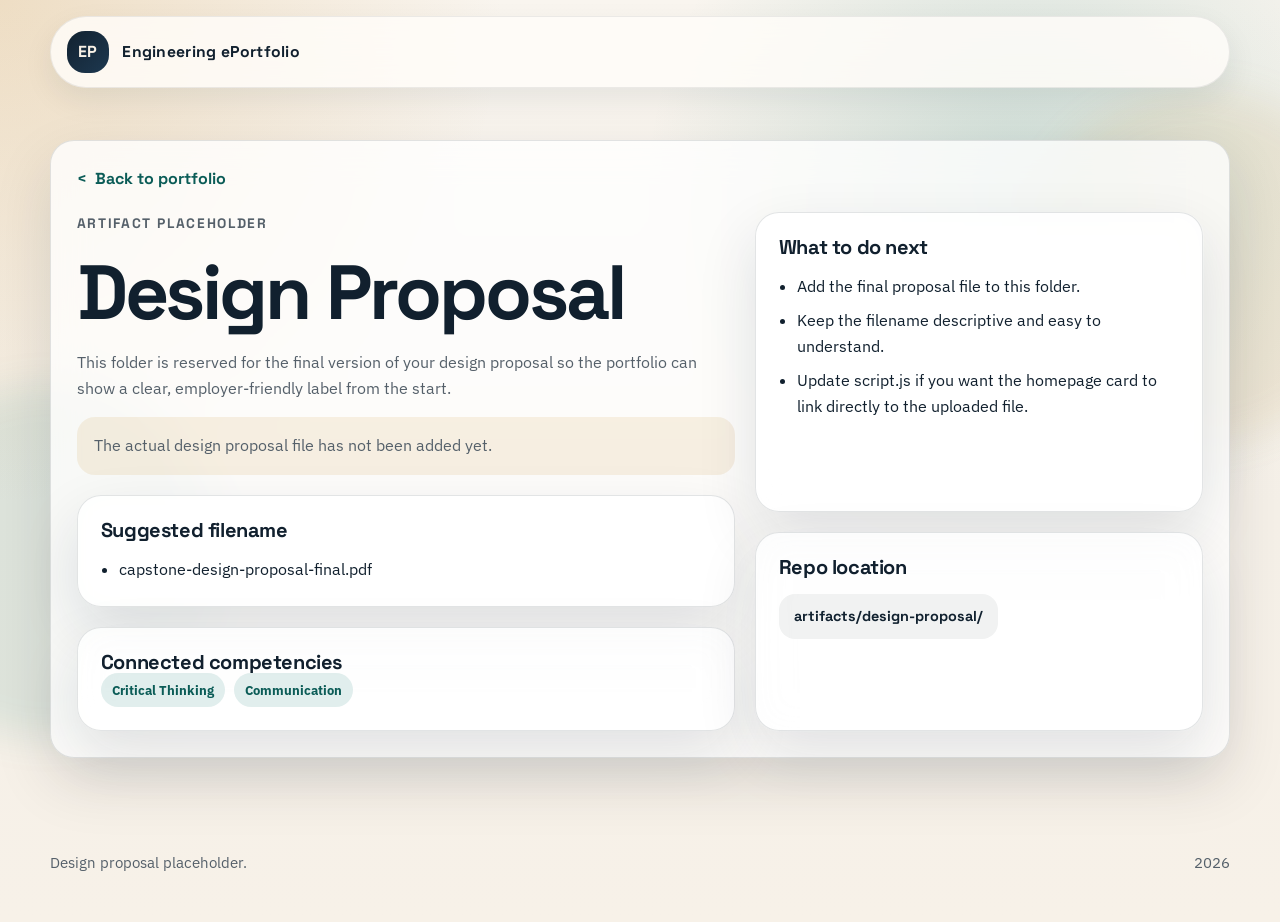
==== artifacts/design-proposal/index.html @ 668abdd9 "Create ePortfolio site" ====
<!DOCTYPE html>
<html lang="en">
<head>
  <meta charset="UTF-8">
  <meta name="viewport" content="width=device-width, initial-scale=1.0">
  <title>Design Proposal | Engineering ePortfolio</title>
  <meta name="description" content="Placeholder page for uploading the design proposal in the engineering ePortfolio.">
  <link rel="stylesheet" href="../../styles.css">
</head>
<body class="artifact-page">
  <div class="page-shell">
    <header class="site-header">
      <nav class="site-nav">
        <a class="brand" href="../../index.html">
          <span class="brand-mark">EP</span>
          <span class="brand-text">Engineering ePortfolio</span>
        </a>
      </nav>
    </header>

    <main>
      <section class="section reveal">
        <div class="artifact-shell">
          <a class="back-link" href="../../index.html#portfolio">Back to portfolio</a>
          <div class="artifact-layout">
            <div class="artifact-copy">
              <div>
                <p class="eyebrow">Artifact Placeholder</p>
                <h1>Design Proposal</h1>
                <p>This folder is reserved for the final version of your design proposal so the portfolio can show a clear, employer-friendly label from the start.</p>
                <p class="placeholder-note">The actual design proposal file has not been added yet.</p>
              </div>
              <article class="info-card">
                <h3>Suggested filename</h3>
                <ul class="clean-list">
                  <li><code>capstone-design-proposal-final.pdf</code></li>
                </ul>
              </article>
              <article class="info-card">
                <h3>Connected competencies</h3>
                <div class="artifact-tags">
                  <span class="tag">Critical Thinking</span>
                  <span class="tag">Communication</span>
                </div>
              </article>
            </div>
            <aside class="artifact-sidebar">
              <article class="info-card">
                <h3>What to do next</h3>
                <ul class="clean-list">
                  <li>Add the final proposal file to this folder.</li>
                  <li>Keep the filename descriptive and easy to understand.</li>
                  <li>Update <code>script.js</code> if you want the homepage card to link directly to the uploaded file.</li>
                </ul>
              </article>
              <article class="info-card">
                <h3>Repo location</h3>
                <div class="path-box">artifacts/design-proposal/</div>
              </article>
            </aside>
          </div>
        </div>
      </section>
    </main>

    <footer class="site-footer">
      <p>Design proposal placeholder.</p>
      <p><span class="js-year"></span></p>
    </footer>
  </div>
  <script src="../../script.js"></script>
</body>
</html>
---- styles.css ----
@import url("https://fonts.googleapis.com/css2?family=IBM+Plex+Sans:wght@400;500;600;700&family=Space+Grotesk:wght@500;700&display=swap");

:root {
  --bg: #f5f0e8;
  --surface: rgba(255, 255, 255, 0.78);
  --surface-contrast: #122230;
  --text: #11202e;
  --muted: #55606a;
  --accent: #0f766e;
  --accent-strong: #0b5c57;
  --accent-soft: rgba(15, 118, 110, 0.12);
  --highlight: #c78a2c;
  --border: rgba(17, 32, 46, 0.12);
  --shadow: 0 24px 60px rgba(17, 32, 46, 0.12);
  --shadow-soft: 0 12px 30px rgba(17, 32, 46, 0.08);
  --radius: 24px;
  --max-width: 1180px;
}

*,
*::before,
*::after {
  box-sizing: border-box;
}

html {
  scroll-behavior: smooth;
}

body {
  margin: 0;
  min-height: 100vh;
  color: var(--text);
  background:
    radial-gradient(circle at top left, rgba(199, 138, 44, 0.22), transparent 32%),
    radial-gradient(circle at 80% 20%, rgba(15, 118, 110, 0.18), transparent 30%),
    linear-gradient(180deg, #f9f5ef 0%, var(--bg) 55%, #f7f1e8 100%);
  font-family: "IBM Plex Sans", sans-serif;
  line-height: 1.6;
}

a {
  color: inherit;
  text-decoration: none;
}

img {
  display: block;
  max-width: 100%;
}

code,
pre {
  font-family: "IBM Plex Sans", sans-serif;
}

.page-shell {
  position: relative;
  overflow: hidden;
}

.page-shell::before,
.page-shell::after {
  content: "";
  position: fixed;
  inset: auto auto 18% -8rem;
  width: 22rem;
  height: 22rem;
  background: rgba(15, 118, 110, 0.1);
  border-radius: 50%;
  filter: blur(18px);
  pointer-events: none;
  z-index: -1;
}

.page-shell::after {
  inset: 10% -6rem auto auto;
  background: rgba(199, 138, 44, 0.1);
}

.site-header {
  position: sticky;
  top: 0;
  z-index: 20;
  padding: 1rem 1.25rem 0;
}

.site-nav {
  width: min(calc(100% - 2rem), var(--max-width));
  margin: 0 auto;
  display: flex;
  align-items: center;
  justify-content: space-between;
  gap: 1rem;
  padding: 0.9rem 1rem;
  background: rgba(255, 253, 249, 0.82);
  border: 1px solid rgba(17, 32, 46, 0.08);
  backdrop-filter: blur(16px);
  border-radius: 999px;
  box-shadow: var(--shadow-soft);
}

.brand {
  display: inline-flex;
  align-items: center;
  gap: 0.85rem;
  min-width: 0;
}

.brand-mark {
  display: grid;
  place-items: center;
  width: 2.6rem;
  height: 2.6rem;
  border-radius: 18px;
  background: linear-gradient(135deg, var(--surface-contrast), #1d3850);
  color: #f8f1e6;
  font-family: "Space Grotesk", sans-serif;
  font-weight: 700;
  letter-spacing: 0.04em;
}

.brand-text,
.nav-links a,
.button,
.filter-button,
.path-pill,
.status-pill,
.step-number {
  font-family: "Space Grotesk", sans-serif;
}

.brand-text {
  font-size: 0.98rem;
  font-weight: 700;
  letter-spacing: 0.02em;
}

.nav-links {
  display: flex;
  align-items: center;
  gap: 1.15rem;
}

.nav-links a {
  position: relative;
  color: var(--muted);
  font-size: 0.95rem;
  font-weight: 500;
}

.nav-links a::after {
  content: "";
  position: absolute;
  left: 0;
  bottom: -0.35rem;
  width: 100%;
  height: 2px;
  background: var(--accent);
  transform: scaleX(0);
  transform-origin: left;
  transition: transform 180ms ease;
}

.nav-links a:hover::after,
.nav-links a:focus-visible::after {
  transform: scaleX(1);
}

.nav-toggle {
  display: none;
  border: 0;
  padding: 0.7rem 0.95rem;
  border-radius: 999px;
  background: var(--accent-soft);
  color: var(--surface-contrast);
  font-family: "Space Grotesk", sans-serif;
  font-size: 0.92rem;
  font-weight: 700;
  cursor: pointer;
}

.section {
  width: min(calc(100% - 2rem), var(--max-width));
  margin: 0 auto;
  padding: 5.75rem 0;
}

.hero {
  display: grid;
  grid-template-columns: minmax(0, 1.2fr) minmax(300px, 0.8fr);
  gap: 2rem;
  align-items: center;
  min-height: calc(100vh - 6rem);
}

.eyebrow {
  margin: 0 0 1rem;
  color: var(--accent-strong);
  font-family: "Space Grotesk", sans-serif;
  font-size: 0.86rem;
  font-weight: 700;
  letter-spacing: 0.12em;
  text-transform: uppercase;
}

h1,
h2,
h3 {
  margin: 0;
  font-family: "Space Grotesk", sans-serif;
  line-height: 1.1;
}

h1 {
  max-width: 12ch;
  font-size: clamp(3rem, 6vw, 5.5rem);
  letter-spacing: -0.04em;
}

h2 {
  font-size: clamp(2rem, 3.4vw, 3.2rem);
  letter-spacing: -0.03em;
}

h3 {
  font-size: 1.25rem;
  letter-spacing: -0.02em;
}

.hero-text,
.section-heading p,
.feature-card p,
.artifact-card p,
.competency-card p,
.info-card p,
.artifact-copy p,
.placeholder-note,
.site-footer p {
  color: var(--muted);
}

.hero-text {
  max-width: 62ch;
  margin: 1.5rem 0 0;
  font-size: 1.05rem;
}

.hero-actions {
  display: flex;
  flex-wrap: wrap;
  gap: 0.85rem;
  margin-top: 2rem;
}

.button {
  display: inline-flex;
  align-items: center;
  justify-content: center;
  min-height: 3.25rem;
  padding: 0.85rem 1.3rem;
  border-radius: 999px;
  border: 1px solid transparent;
  font-size: 0.95rem;
  font-weight: 700;
  transition: transform 180ms ease, box-shadow 180ms ease, border-color 180ms ease;
}

.button:hover,
.button:focus-visible {
  transform: translateY(-2px);
}

.button-primary {
  background: linear-gradient(135deg, var(--accent), var(--accent-strong));
  color: #f7f5f1;
  box-shadow: 0 18px 40px rgba(15, 118, 110, 0.2);
}

.button-secondary {
  border-color: var(--border);
  background: rgba(255, 255, 255, 0.58);
}

.hero-panel {
  display: flex;
  justify-content: flex-end;
}

.panel-card,
.feature-card,
.artifact-card,
.competency-card,
.info-card,
.artifact-shell {
  position: relative;
  border: 1px solid var(--border);
  background: var(--surface);
  backdrop-filter: blur(18px);
  border-radius: var(--radius);
  box-shadow: var(--shadow);
}

.panel-card {
  width: min(100%, 29rem);
  padding: 1.45rem;
  background:
    linear-gradient(180deg, rgba(18, 34, 48, 0.95), rgba(19, 44, 57, 0.9)),
    linear-gradient(135deg, rgba(15, 118, 110, 0.12), rgba(199, 138, 44, 0.12));
  border-color: rgba(255, 255, 255, 0.08);
  color: #eef2f5;
}

.panel-label {
  margin: 0 0 1.2rem;
  font-family: "Space Grotesk", sans-serif;
  font-size: 0.85rem;
  font-weight: 700;
  letter-spacing: 0.12em;
  text-transform: uppercase;
  color: rgba(238, 242, 245, 0.74);
}

.metric-grid {
  display: grid;
  grid-template-columns: repeat(3, minmax(0, 1fr));
  gap: 0.75rem;
}

.metric-card {
  padding: 1rem;
  border-radius: 18px;
  background: rgba(255, 255, 255, 0.08);
  border: 1px solid rgba(255, 255, 255, 0.08);
}

.metric-value {
  display: block;
  margin-bottom: 0.15rem;
  font-family: "Space Grotesk", sans-serif;
  font-size: 1.65rem;
  font-weight: 700;
}

.metric-label {
  display: block;
  color: rgba(238, 242, 245, 0.74);
  font-size: 0.92rem;
}

.panel-note {
  margin-top: 1rem;
  padding: 1rem 1.1rem;
  border-radius: 18px;
  background: rgba(255, 255, 255, 0.06);
}

.panel-note p {
  margin: 0 0 0.25rem;
  color: rgba(238, 242, 245, 0.7);
  font-size: 0.9rem;
}

.section-heading {
  max-width: 48rem;
  margin-bottom: 2rem;
}

.section-heading p:last-child {
  margin-top: 0.95rem;
}

.feature-grid,
.artifact-grid,
.competency-grid,
.organization-layout {
  display: grid;
  gap: 1.25rem;
}

.feature-grid {
  grid-template-columns: repeat(3, minmax(0, 1fr));
}

.feature-card,
.competency-card,
.info-card {
  padding: 1.45rem;
}

.step-number {
  display: inline-flex;
  align-items: center;
  justify-content: center;
  width: 2.8rem;
  height: 2.8rem;
  margin-bottom: 1rem;
  border-radius: 999px;
  background: var(--accent-soft);
  color: var(--accent-strong);
  font-size: 0.95rem;
  font-weight: 700;
}

.filter-bar {
  display: flex;
  flex-wrap: wrap;
  gap: 0.7rem;
  margin-bottom: 1.5rem;
}

.filter-button {
  border: 1px solid var(--border);
  background: rgba(255, 255, 255, 0.58);
  color: var(--muted);
  border-radius: 999px;
  padding: 0.7rem 1rem;
  font-size: 0.92rem;
  font-weight: 700;
  cursor: pointer;
  transition: transform 160ms ease, background 160ms ease, color 160ms ease;
}

.filter-button:hover,
.filter-button:focus-visible {
  transform: translateY(-1px);
  color: var(--surface-contrast);
}

.filter-button.is-active {
  background: var(--surface-contrast);
  border-color: transparent;
  color: #f7f5f1;
}

.artifact-grid {
  grid-template-columns: repeat(2, minmax(0, 1fr));
}

.artifact-card {
  display: flex;
  flex-direction: column;
  gap: 1rem;
  padding: 1.45rem;
  transition: transform 180ms ease, box-shadow 180ms ease;
}

.artifact-card:hover,
.artifact-card:focus-within {
  transform: translateY(-4px);
  box-shadow: 0 28px 70px rgba(17, 32, 46, 0.16);
}

.artifact-card::before,
.competency-card::before {
  content: "";
  position: absolute;
  inset: 0 auto 0 0;
  width: 4px;
  border-radius: 999px;
  background: linear-gradient(180deg, var(--accent), var(--highlight));
}

.artifact-meta,
.artifact-tags,
.competency-tags {
  display: flex;
  flex-wrap: wrap;
  gap: 0.55rem;
}

.artifact-meta {
  align-items: center;
  justify-content: space-between;
}

.path-pill,
.status-pill,
.tag {
  display: inline-flex;
  align-items: center;
  border-radius: 999px;
  font-size: 0.82rem;
  font-weight: 700;
}

.status-pill {
  padding: 0.4rem 0.75rem;
  background: rgba(199, 138, 44, 0.12);
  color: #935f10;
}

.path-pill {
  padding: 0.36rem 0.75rem;
  background: rgba(17, 32, 46, 0.06);
  color: var(--surface-contrast);
}

.tag {
  padding: 0.4rem 0.7rem;
  background: var(--accent-soft);
  color: var(--accent-strong);
}

.artifact-footer {
  display: flex;
  flex-wrap: wrap;
  align-items: center;
  justify-content: space-between;
  gap: 0.75rem;
  margin-top: auto;
}

.artifact-link {
  display: inline-flex;
  align-items: center;
  gap: 0.5rem;
  color: var(--accent-strong);
  font-family: "Space Grotesk", sans-serif;
  font-weight: 700;
}

.artifact-link::after {
  content: ">";
  font-size: 0.95rem;
}

.competency-grid {
  grid-template-columns: repeat(4, minmax(0, 1fr));
}

.competency-count {
  display: block;
  margin: 1rem 0 0.35rem;
  color: var(--surface-contrast);
  font-family: "Space Grotesk", sans-serif;
  font-size: 1.6rem;
  font-weight: 700;
}

.organization-layout {
  grid-template-columns: 1.05fr 1fr 1fr;
}

.clean-list {
  margin: 1rem 0 0;
  padding-left: 1.15rem;
}

.clean-list li + li {
  margin-top: 0.55rem;
}

.repo-tree {
  margin: 1rem 0 0;
  padding: 1rem;
  border-radius: 18px;
  background: rgba(17, 32, 46, 0.06);
  overflow-x: auto;
}

.site-footer {
  width: min(calc(100% - 2rem), var(--max-width));
  margin: 0 auto;
  padding: 0 0 3rem;
  display: flex;
  flex-wrap: wrap;
  justify-content: space-between;
  gap: 0.75rem 1.5rem;
}

.site-footer p {
  margin: 0;
  font-size: 0.95rem;
}

.artifact-page .section {
  padding-top: 3.2rem;
}

.artifact-page h1 {
  max-width: 16ch;
  font-size: clamp(2.7rem, 6vw, 4.8rem);
}

.artifact-shell {
  padding: 1.6rem;
}

.back-link {
  display: inline-flex;
  align-items: center;
  gap: 0.55rem;
  margin-bottom: 1.25rem;
  color: var(--accent-strong);
  font-family: "Space Grotesk", sans-serif;
  font-weight: 700;
}

.back-link::before {
  content: "<";
}

.artifact-layout {
  display: grid;
  grid-template-columns: minmax(0, 1.1fr) minmax(280px, 0.75fr);
  gap: 1.25rem;
}

.artifact-copy,
.artifact-sidebar {
  display: grid;
  gap: 1.25rem;
}

.placeholder-note {
  margin: 1rem 0 0;
  padding: 1rem 1.1rem;
  border-radius: 18px;
  background: rgba(199, 138, 44, 0.12);
  color: #7a5f34;
}

.path-box {
  display: inline-flex;
  align-items: center;
  flex-wrap: wrap;
  gap: 0.45rem;
  margin-top: 1rem;
  padding: 0.7rem 0.95rem;
  border-radius: 16px;
  background: rgba(17, 32, 46, 0.06);
  color: var(--surface-contrast);
  font-family: "Space Grotesk", sans-serif;
  font-size: 0.9rem;
  font-weight: 700;
}

.reveal {
  opacity: 0;
  transform: translateY(24px);
  transition: opacity 650ms ease, transform 650ms ease;
}

.reveal.is-visible {
  opacity: 1;
  transform: translateY(0);
}

@media (max-width: 1040px) {
  .hero,
  .artifact-layout,
  .organization-layout,
  .feature-grid,
  .competency-grid {
    grid-template-columns: repeat(2, minmax(0, 1fr));
  }

  .artifact-grid {
    grid-template-columns: 1fr;
  }

  h1 {
    max-width: 14ch;
  }
}

@media (max-width: 760px) {
  .site-header {
    padding-inline: 0.7rem;
  }

  .site-nav {
    border-radius: 28px;
    padding: 0.85rem 0.95rem;
    flex-wrap: wrap;
  }

  .nav-toggle {
    display: inline-flex;
  }

  .nav-links {
    display: none;
    width: 100%;
    flex-direction: column;
    align-items: flex-start;
    padding-top: 0.7rem;
    border-top: 1px solid rgba(17, 32, 46, 0.08);
  }

  .nav-links.is-open {
    display: flex;
  }

  .section,
  .site-footer {
    width: min(calc(100% - 1.3rem), var(--max-width));
  }

  .hero,
  .feature-grid,
  .artifact-layout,
  .organization-layout,
  .competency-grid {
    grid-template-columns: 1fr;
  }

  .hero {
    min-height: auto;
    padding-top: 2rem;
  }

  h1 {
    max-width: 100%;
    font-size: clamp(2.7rem, 11vw, 4.2rem);
  }

  .metric-grid {
    grid-template-columns: 1fr;
  }

  .artifact-meta,
  .artifact-footer,
  .site-footer {
    align-items: flex-start;
  }
}

@media (prefers-reduced-motion: reduce) {
  html {
    scroll-behavior: auto;
  }

  *,
  *::before,
  *::after {
    animation-duration: 0.01ms !important;
    animation-iteration-count: 1 !important;
    transition-duration: 0.01ms !important;
    scroll-behavior: auto !important;
  }

  .reveal,
  .reveal.is-visible {
    opacity: 1;
    transform: none;
  }
}
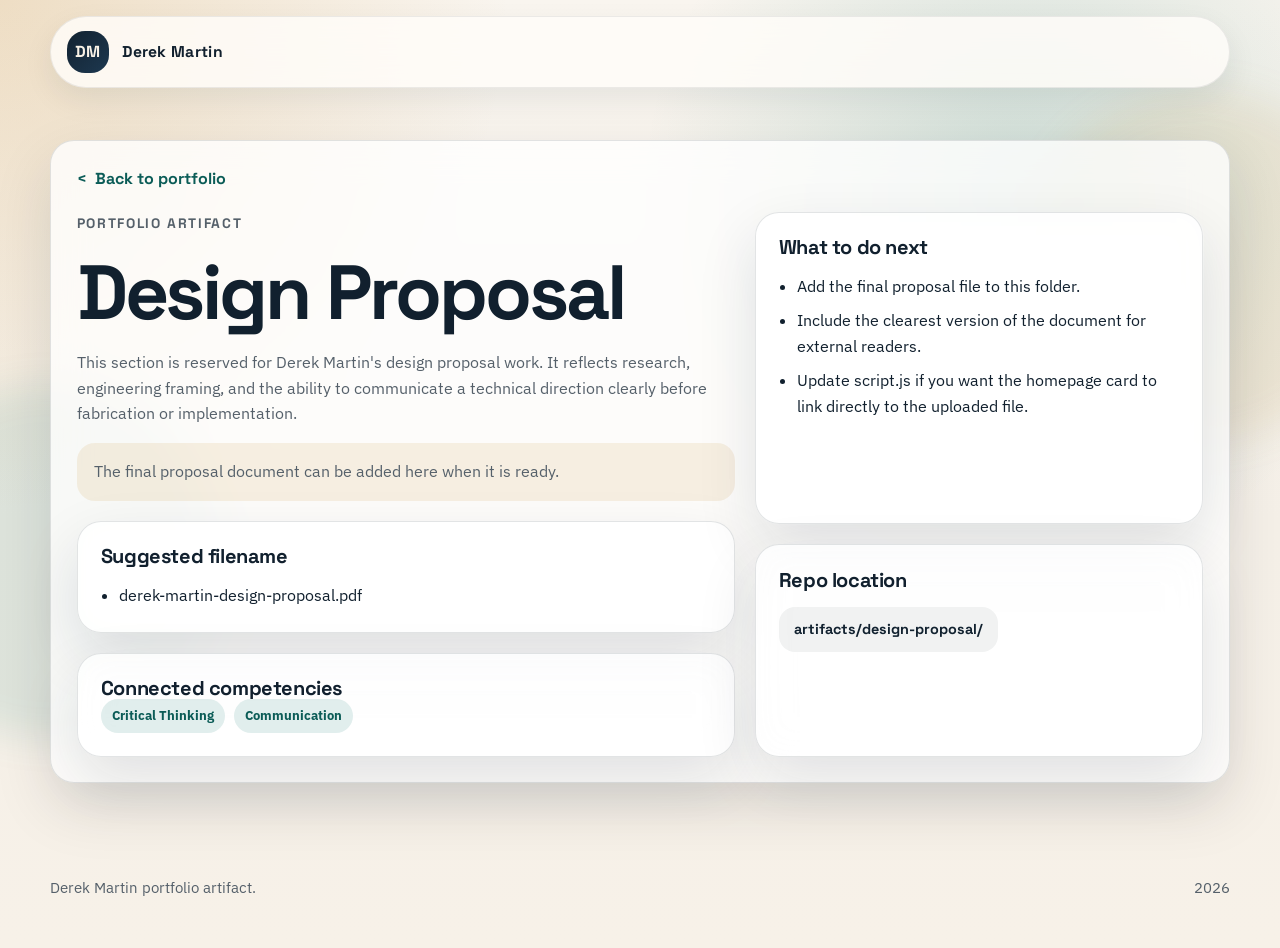
==== commit d3cf9fd6: "Personalize portfolio for Derek Martin" ====
--- a/artifacts/design-proposal/index.html
+++ b/artifacts/design-proposal/index.html
@@ -3,8 +3,8 @@
 <head>
   <meta charset="UTF-8">
   <meta name="viewport" content="width=device-width, initial-scale=1.0">
-  <title>Design Proposal | Engineering ePortfolio</title>
-  <meta name="description" content="Placeholder page for uploading the design proposal in the engineering ePortfolio.">
+  <title>Design Proposal | Derek Martin Portfolio</title>
+  <meta name="description" content="Design proposal section for Derek Martin's mechanical engineering portfolio.">
   <link rel="stylesheet" href="../../styles.css">
 </head>
 <body class="artifact-page">
@@ -12,8 +12,8 @@
     <header class="site-header">
       <nav class="site-nav">
         <a class="brand" href="../../index.html">
-          <span class="brand-mark">EP</span>
-          <span class="brand-text">Engineering ePortfolio</span>
+          <span class="brand-mark">DM</span>
+          <span class="brand-text">Derek Martin</span>
         </a>
       </nav>
     </header>
@@ -25,15 +25,15 @@
           <div class="artifact-layout">
             <div class="artifact-copy">
               <div>
-                <p class="eyebrow">Artifact Placeholder</p>
+                <p class="eyebrow">Portfolio Artifact</p>
                 <h1>Design Proposal</h1>
-                <p>This folder is reserved for the final version of your design proposal so the portfolio can show a clear, employer-friendly label from the start.</p>
-                <p class="placeholder-note">The actual design proposal file has not been added yet.</p>
+                <p>This section is reserved for Derek Martin's design proposal work. It reflects research, engineering framing, and the ability to communicate a technical direction clearly before fabrication or implementation.</p>
+                <p class="placeholder-note">The final proposal document can be added here when it is ready.</p>
               </div>
               <article class="info-card">
                 <h3>Suggested filename</h3>
                 <ul class="clean-list">
-                  <li><code>capstone-design-proposal-final.pdf</code></li>
+                  <li><code>derek-martin-design-proposal.pdf</code></li>
                 </ul>
               </article>
               <article class="info-card">
@@ -49,7 +49,7 @@
                 <h3>What to do next</h3>
                 <ul class="clean-list">
                   <li>Add the final proposal file to this folder.</li>
-                  <li>Keep the filename descriptive and easy to understand.</li>
+                  <li>Include the clearest version of the document for external readers.</li>
                   <li>Update <code>script.js</code> if you want the homepage card to link directly to the uploaded file.</li>
                 </ul>
               </article>
@@ -64,7 +64,7 @@
     </main>
 
     <footer class="site-footer">
-      <p>Design proposal placeholder.</p>
+      <p>Derek Martin portfolio artifact.</p>
       <p><span class="js-year"></span></p>
     </footer>
   </div>
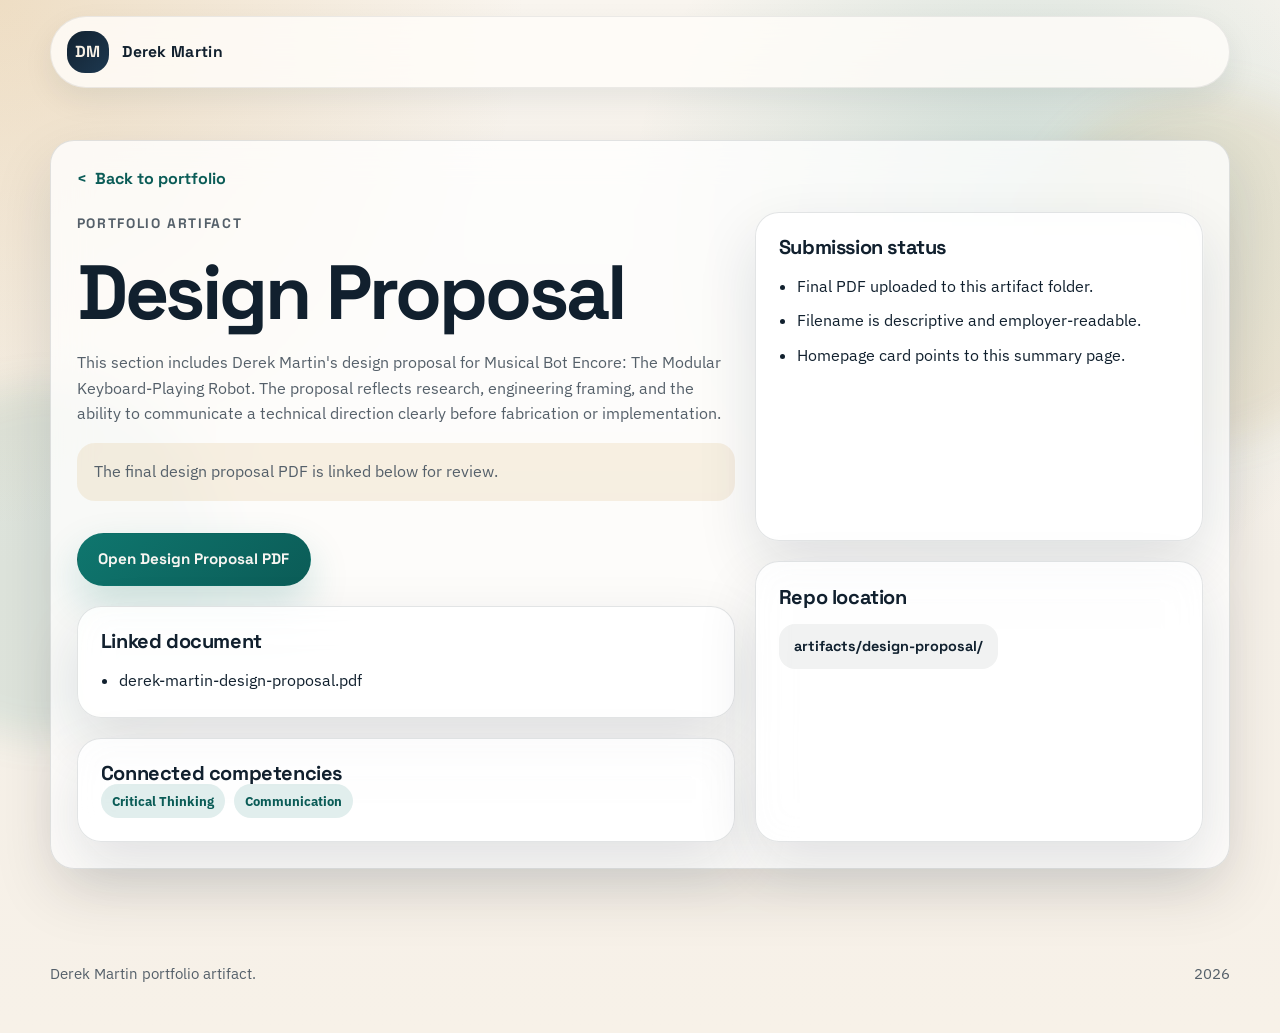
==== commit 6df2fd84: "Add required ePortfolio update artifacts" ====
--- a/artifacts/design-proposal/index.html
+++ b/artifacts/design-proposal/index.html
@@ -27,11 +27,14 @@
               <div>
                 <p class="eyebrow">Portfolio Artifact</p>
                 <h1>Design Proposal</h1>
-                <p>This section is reserved for Derek Martin's design proposal work. It reflects research, engineering framing, and the ability to communicate a technical direction clearly before fabrication or implementation.</p>
-                <p class="placeholder-note">The final proposal document can be added here when it is ready.</p>
+                <p>This section includes Derek Martin's design proposal for Musical Bot Encore: The Modular Keyboard-Playing Robot. The proposal reflects research, engineering framing, and the ability to communicate a technical direction clearly before fabrication or implementation.</p>
+                <p class="placeholder-note">The final design proposal PDF is linked below for review.</p>
+                <div class="hero-actions">
+                  <a class="button button-primary" href="derek-martin-design-proposal.pdf" target="_blank" rel="noopener noreferrer">Open Design Proposal PDF</a>
+                </div>
               </div>
               <article class="info-card">
-                <h3>Suggested filename</h3>
+                <h3>Linked document</h3>
                 <ul class="clean-list">
                   <li><code>derek-martin-design-proposal.pdf</code></li>
                 </ul>
@@ -46,11 +49,11 @@
             </div>
             <aside class="artifact-sidebar">
               <article class="info-card">
-                <h3>What to do next</h3>
+                <h3>Submission status</h3>
                 <ul class="clean-list">
-                  <li>Add the final proposal file to this folder.</li>
-                  <li>Include the clearest version of the document for external readers.</li>
-                  <li>Update <code>script.js</code> if you want the homepage card to link directly to the uploaded file.</li>
+                  <li>Final PDF uploaded to this artifact folder.</li>
+                  <li>Filename is descriptive and employer-readable.</li>
+                  <li>Homepage card points to this summary page.</li>
                 </ul>
               </article>
               <article class="info-card">
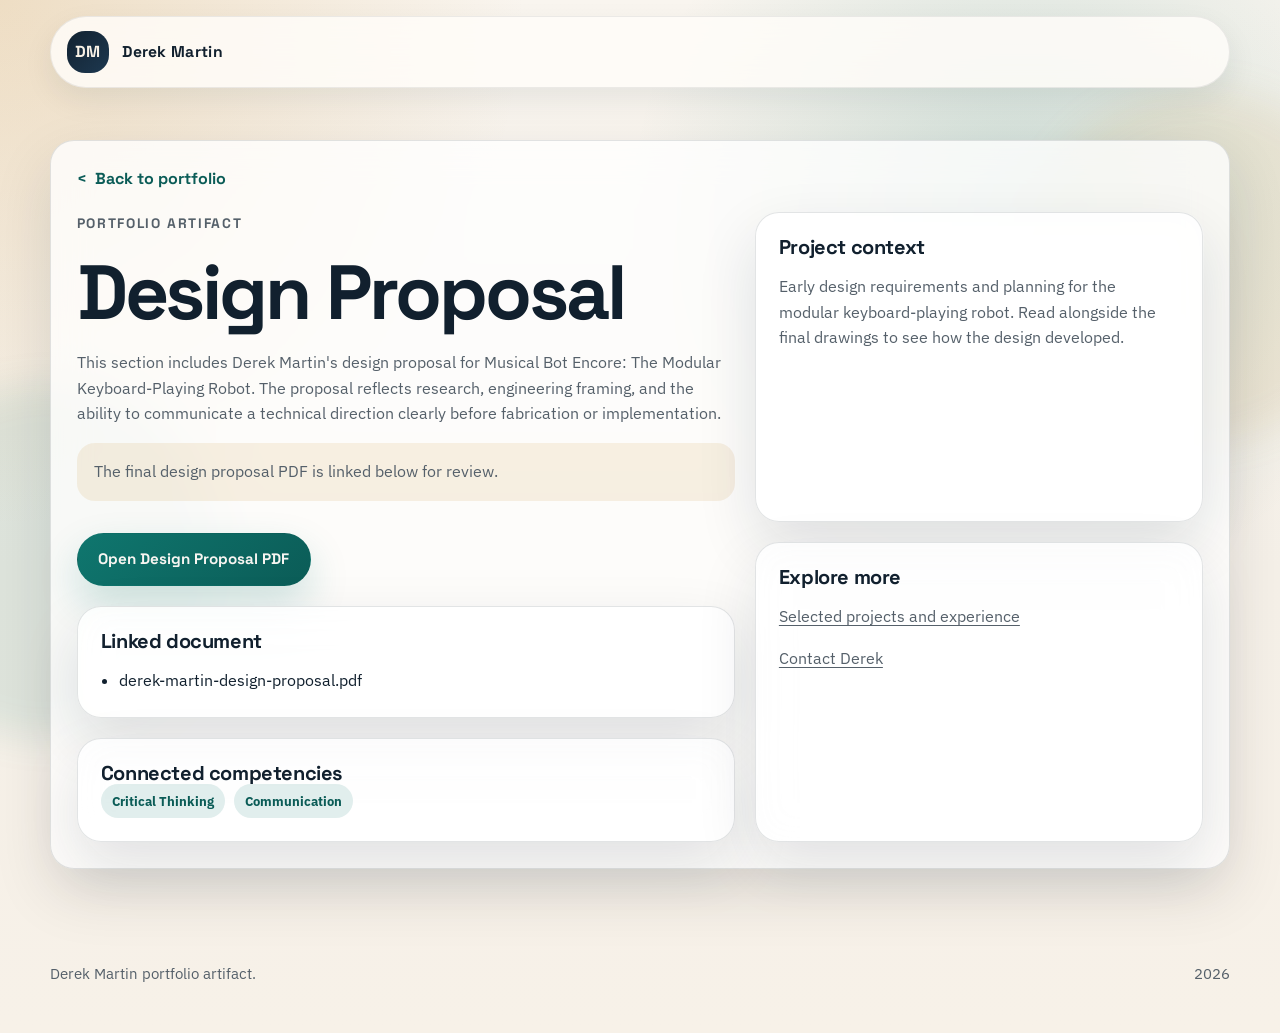
==== commit 941a8a35: "Refresh portfolio with current education resume and experience" ====
--- a/artifacts/design-proposal/index.html
+++ b/artifacts/design-proposal/index.html
@@ -8,6 +8,7 @@
   <link rel="stylesheet" href="../../styles.css">
 </head>
 <body class="artifact-page">
+  <a class="skip-link" href="#main-content">Skip to content</a>
   <div class="page-shell">
     <header class="site-header">
       <nav class="site-nav">
@@ -18,8 +19,8 @@
       </nav>
     </header>
 
-    <main>
-      <section class="section reveal">
+    <main id="main-content">
+      <section class="section">
         <div class="artifact-shell">
           <a class="back-link" href="../../index.html#portfolio">Back to portfolio</a>
           <div class="artifact-layout">
@@ -49,17 +50,9 @@
             </div>
             <aside class="artifact-sidebar">
               <article class="info-card">
-                <h3>Submission status</h3>
-                <ul class="clean-list">
-                  <li>Final PDF uploaded to this artifact folder.</li>
-                  <li>Filename is descriptive and employer-readable.</li>
-                  <li>Homepage card points to this summary page.</li>
-                </ul>
+                <h3>Project context</h3><p>Early design requirements and planning for the modular keyboard-playing robot. Read alongside the final drawings to see how the design developed.</p>
               </article>
-              <article class="info-card">
-                <h3>Repo location</h3>
-                <div class="path-box">artifacts/design-proposal/</div>
-              </article>
+              <article class="info-card"><h3>Explore more</h3><p><a href="../../index.html#projects">Selected projects and experience</a></p><p><a href="../../index.html#contact">Contact Derek</a></p></article>
             </aside>
           </div>
         </div>
@@ -68,7 +61,7 @@
 
     <footer class="site-footer">
       <p>Derek Martin portfolio artifact.</p>
-      <p><span class="js-year"></span></p>
+      <p><span class="js-year">2026</span></p>
     </footer>
   </div>
   <script src="../../script.js"></script>
--- a/styles.css
+++ b/styles.css
@@ -747,3 +747,19 @@
     transform: none;
   }
 }
+
+/* Readable navigation and documents with keyboard access and narrow screens. */
+section[id] { scroll-margin-top: 7rem; }
+a:focus-visible, button:focus-visible { outline: 3px solid var(--accent); outline-offset: 4px; }
+.feature-card a:not(.artifact-link), .info-card p a { text-decoration: underline; text-underline-offset: 0.2em; }
+.feature-card, .info-card, .artifact-copy, .artifact-sidebar { min-width: 0; overflow-wrap: anywhere; }
+.skip-link { position: fixed; top: 0.5rem; left: 0.5rem; z-index: 100; padding: 0.8rem 1rem; background: white; transform: translateY(-200%); }
+.skip-link:focus { transform: translateY(0); }
+@media (min-width: 761px) { .metric-value { font-size: 1.35rem; } }
+@media print {
+  body { background: white; color: black; }
+  .site-header, .filter-bar, .skip-link { display: none; }
+  .section { padding: 1rem 0; }
+  .hero { min-height: auto; }
+  .panel-card, .feature-card, .artifact-card, .competency-card, .info-card, .artifact-shell { box-shadow: none; break-inside: avoid; }
+}
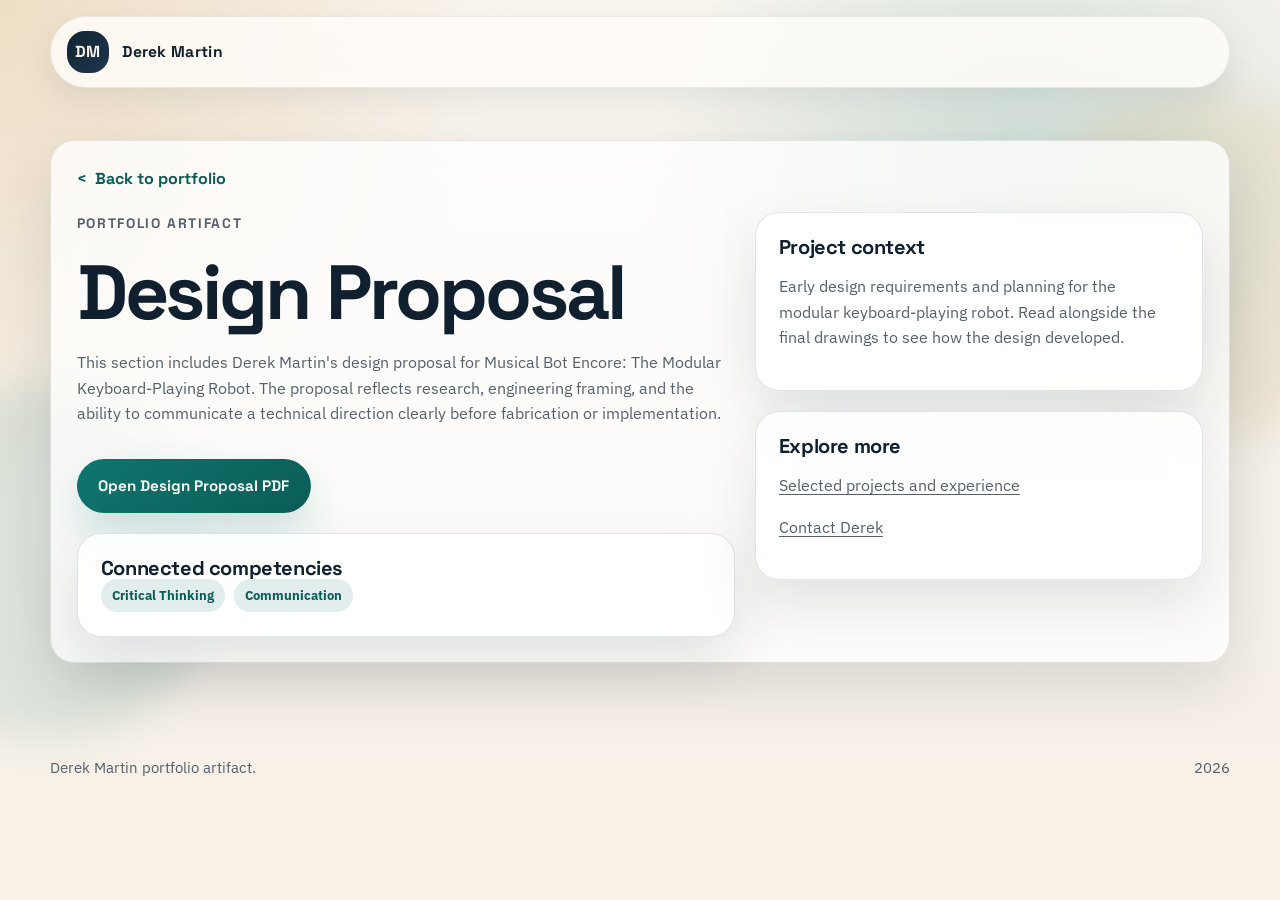
==== commit 107e4ee1: "Update portfolio for current engineering education, Evensol rotations, and project case studies Repl" ====
--- a/artifacts/design-proposal/index.html
+++ b/artifacts/design-proposal/index.html
@@ -29,17 +29,11 @@
                 <p class="eyebrow">Portfolio Artifact</p>
                 <h1>Design Proposal</h1>
                 <p>This section includes Derek Martin's design proposal for Musical Bot Encore: The Modular Keyboard-Playing Robot. The proposal reflects research, engineering framing, and the ability to communicate a technical direction clearly before fabrication or implementation.</p>
-                <p class="placeholder-note">The final design proposal PDF is linked below for review.</p>
+
                 <div class="hero-actions">
                   <a class="button button-primary" href="derek-martin-design-proposal.pdf" target="_blank" rel="noopener noreferrer">Open Design Proposal PDF</a>
                 </div>
               </div>
-              <article class="info-card">
-                <h3>Linked document</h3>
-                <ul class="clean-list">
-                  <li><code>derek-martin-design-proposal.pdf</code></li>
-                </ul>
-              </article>
               <article class="info-card">
                 <h3>Connected competencies</h3>
                 <div class="artifact-tags">
--- a/styles.css
+++ b/styles.css
@@ -763,3 +763,30 @@
   .hero { min-height: auto; }
   .panel-card, .feature-card, .artifact-card, .competency-card, .info-card, .artifact-shell { box-shadow: none; break-inside: avoid; }
 }
+
+/* Recruiting content uses the original palette, typography, and card treatments. */
+.hero-subtitle, .archive-note { color: var(--muted); }
+.metric-grid { grid-template-columns: repeat(2, minmax(0, 1fr)); }
+.metric-card:last-child { grid-column: 1 / -1; }
+.project-grid, .field-grid { grid-template-columns: repeat(2, minmax(0, 1fr)); }
+.project-grid .feature-card { display: flex; flex-direction: column; gap: 1rem; }
+.project-grid .feature-card p { margin: 0; }
+.project-grid .artifact-link { margin-top: auto; padding-top: 0.5rem; }
+.experience-header { margin-bottom: 1.5rem; }
+.experience-header p { color: var(--muted); }
+.field-grid { margin-top: 1.25rem; }
+.compact-section { padding-top: 0; padding-bottom: 2rem; }
+summary { cursor: pointer; font-weight: 600; padding: 1rem 0; }
+summary:focus-visible { outline: 3px solid var(--accent); outline-offset: 4px; }
+.project-detail { display: grid; gap: 1.25rem; max-width: 850px; }
+.project-detail h2, .artifact-copy .info-card h2 { font-size: 1.35rem; letter-spacing: -0.02em; }
+.sr-only { position: absolute; width: 1px; height: 1px; padding: 0; margin: -1px; overflow: hidden; clip-path: inset(50%); white-space: nowrap; border: 0; }
+@media (max-width: 760px) {
+  .section { padding-block: 3rem; }
+  .hero { padding-top: 2rem; }
+  .hero-panel, .panel-card { width: 100%; }
+  .project-grid, .field-grid { grid-template-columns: 1fr; }
+  .compact-section { padding-top: 0; }
+  .nav-links a { padding: 0.35rem 0; }
+}
+.artifact-sidebar { align-content: start; }
